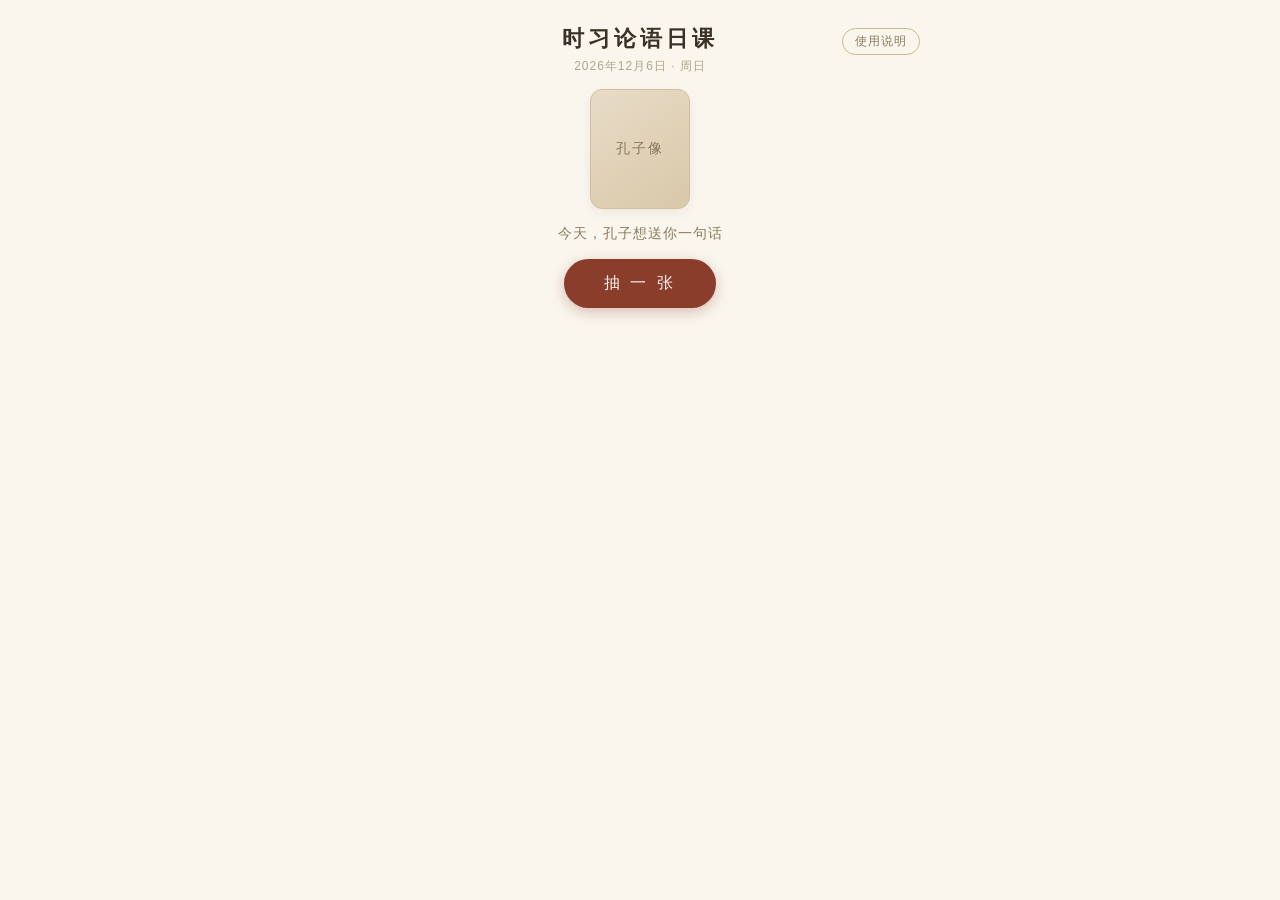
==== qian_v2/index.html @ 0e4b4532 "初始提交：论语工具三版（one/full/qian）+ 日课版 qian_v2 + 506章全量数据 - one/ full/ qian/：workbuddy 在线三版（摇一摇主站） - qian_v" ====
<!DOCTYPE html>
<html lang="zh">
<head>
<meta charset="UTF-8">
<meta name="viewport" content="width=device-width, initial-scale=1.0, viewport-fit=cover">
<title>时习 · 论语日课</title>
<link rel="stylesheet" href="style.css">
<script src="data-qian-1.js"></script>
<script src="data-qian-2.js"></script>
<script src="data-qian-3.js"></script>
</head>
<body>
<div class="container">
  <div class="header">
    <div class="brand">时习论语日课</div>
    <div class="subtitle" id="dateLine"></div>
    <button class="help-link" id="helpBtn">使用说明</button>
  </div>

  <!-- 使用说明浮层 -->
  <div class="help-overlay" id="helpOverlay">
    <div class="help-panel">
      <h3>时习 · 论语日课</h3>
      <p>每天来这里，抽一张卡片。</p>
      <p>抽到的这一句，就是今天孔子想送你的话。先别急着看解释——看着它，想一想：<b>我最近的生活里，有没有哪件事、哪个场景，跟这句话有关？</b></p>
      <p>想明白了，或想看得更深一点，再点「看今日事例」，看看这句话怎么用进今天的生活，然后做一件「今日一试」里的小事。</p>
      <p>每天一句，学而时习之。</p>
      <button class="help-close" id="helpClose">开始今天的学习</button>
    </div>
  </div>

  <div class="portrait-wrap" id="portraitWrap">
    <img id="portraitImg" src="kongzi.png" alt="孔子像"
         onerror="this.parentElement.classList.add('no-img');this.remove()">
    <div class="portrait-placeholder">孔子像</div>
  </div>

  <div class="pre-shake" id="preShake">
    <p class="pre-tip">今天，孔子想送你一句话</p>
    <button class="shake-btn" id="shakeBtn">抽 一 张</button>
  </div>

  <div class="card" id="card">
    <div class="chapter-text" id="chapterText"></div>
    <div class="translation" id="chapterTranslation"></div>
    <div class="source" id="chapterSource"></div>

    <div class="clue-label">今日线索</div>
    <div class="clue-text" id="clueText"></div>
    <button class="hint-btn" id="hintBtn">看今日事例</button>

    <div class="reveal" id="reveal">
      <div class="section-label">今日事例 · 孔子想对你说的</div>
      <div class="insight" id="insightText"></div>
      <div class="practice-box">
        <div class="section-label">今日一试</div>
        <div id="practiceText"></div>
      </div>
    </div>

    <div class="card-actions">
      <button class="share-btn" id="shareBtn">分享今日卡片</button>
      <div class="day-lock-tip" id="dayLockTip">今天已学 · 明天再来</div>
    </div>
  </div>

  <div class="week" id="weekInfo"></div>
</div>

<!-- 分享卡浮层 -->
<div class="share-overlay" id="shareOverlay">
  <div class="share-panel">
    <div class="share-tabs">
      <button class="share-tab active" data-fmt="v">竖版 · 小红书</button>
      <button class="share-tab" data-fmt="s">方形 · 朋友圈</button>
    </div>
    <div class="share-canvas-wrap" id="shareCanvasWrap"></div>
    <p class="share-tip">长按图片保存，或点击下方按钮下载</p>
    <div class="share-btns">
      <button class="dl-btn" id="dlBtn">下载图片</button>
      <button class="share-close" id="shareClose">关闭</button>
    </div>
  </div>
</div>

<script src="app.js"></script>
</body>
</html>
---- qian_v2/style.css ----
/* 时习 · 论语日课（/qian/） */
* { margin: 0; padding: 0; box-sizing: border-box; }
html { -webkit-text-size-adjust: 100%; }
body {
  font-family: -apple-system, "PingFang SC", "Hiragino Sans GB", "Microsoft YaHei", sans-serif;
  background: #faf6ee;
  color: #3a3226;
  min-height: 100vh;
  display: flex;
  flex-direction: column;
  align-items: center;
  padding: max(24px, env(safe-area-inset-top)) 16px calc(60px + env(safe-area-inset-bottom));
}
.container { max-width: 560px; width: 100%; }

/* 顶部 */
.header { text-align: center; margin-bottom: 14px; position: relative; }
.brand { font-size: 22px; letter-spacing: 4px; color: #3a3226; font-weight: 600; margin-bottom: 4px; }
.subtitle { font-size: 12px; color: #b0a48c; letter-spacing: 1px; }
.help-link {
  position: absolute; top: 4px; right: 0;
  font-size: 12px; color: #8a7a5c;
  border: 1px solid #c9b98e; border-radius: 16px;
  padding: 4px 12px; cursor: pointer; background: none;
  letter-spacing: 1px;
}
.help-link:hover { background: #f7f1e4; }

/* 使用说明浮层 */
.help-overlay {
  display: none;
  position: fixed; inset: 0; z-index: 100;
  background: rgba(58,50,38,0.5);
  align-items: center; justify-content: center;
  padding: 20px;
}
.help-overlay.show { display: flex; }
.help-panel {
  background: #fffdf7; border-radius: 16px;
  max-width: 420px; width: 100%;
  padding: 28px 24px;
  max-height: 80vh; overflow-y: auto;
}
.help-panel h3 { font-size: 16px; color: #3a3226; margin-bottom: 14px; letter-spacing: 2px; }
.help-panel p { font-size: 14px; line-height: 1.9; color: #4a4030; margin-bottom: 10px; }
.help-close {
  margin-top: 14px; width: 100%; padding: 10px;
  background: #8a3d2b; color: #faf6ee; border: none;
  border-radius: 24px; font-size: 14px; cursor: pointer; letter-spacing: 2px;
}

/* 孔子像 */
.portrait-wrap {
  width: 100px; height: 120px;
  margin: 10px auto 16px;
  position: relative;
}
.portrait-wrap img {
  width: 100%; height: 100%; object-fit: cover;
  border-radius: 12px;
  border: 1px solid #d0bfa0;
  box-shadow: 0 4px 12px rgba(0,0,0,0.06);
}
.portrait-placeholder {
  position: absolute; inset: 0;
  background: linear-gradient(145deg, #e8dcc8, #d9c8a8);
  border-radius: 12px;
  display: flex; align-items: center; justify-content: center;
  color: #8a7a5c; font-size: 14px; letter-spacing: 2px;
  border: 1px solid #d0bfa0;
  box-shadow: 0 4px 12px rgba(0,0,0,0.06);
}
.portrait-wrap:not(.no-img) .portrait-placeholder { display: none; }

/* 抽卡前 */
.pre-shake { text-align: center; }
.pre-tip { font-size: 14px; color: #8a7a5c; margin-bottom: 16px; letter-spacing: 1px; }

/* 抽卡按钮 */
.shake-btn {
  display: inline-block;
  padding: 14px 40px;
  background: #8a3d2b;
  color: #faf6ee;
  border: none;
  border-radius: 30px;
  font-size: 16px;
  letter-spacing: 3px;
  cursor: pointer;
  box-shadow: 0 4px 14px rgba(138,61,43,0.3);
  transition: transform .15s;
}
.shake-btn:hover { transform: translateY(-1px); }
.shake-btn:active { transform: scale(.97); }
.shake-btn:disabled { opacity: .55; cursor: default; transform: none; }

/* 抽卡动画 */
.shaking .shake-btn { animation: shake .5s ease-in-out infinite; }
@keyframes shake {
  0%,100% { transform: rotate(0); }
  25% { transform: rotate(-4deg); }
  75% { transform: rotate(4deg); }
}

/* 卡片区 */
.card {
  display: none;
  background: #fffdf7;
  border: 1px solid #e5dcc8;
  border-radius: 16px;
  padding: 28px 24px;
  margin-top: 24px;
  box-shadow: 0 4px 16px rgba(0,0,0,0.05);
}
.card.show { display: block; }

.chapter-text {
  font-size: 22px;
  line-height: 1.7;
  font-family: "Songti SC", "STSong", serif;
  color: #2a2318;
  margin-bottom: 6px;
}
.translation {
  font-size: 14px;
  line-height: 1.7;
  color: #6a5c48;
  margin-bottom: 6px;
}
.translation .t-label {
  color: #8a7a5c;
  font-size: 12px;
  letter-spacing: 1px;
  margin-right: 6px;
}
.source { font-size: 12px; color: #b0a48c; margin-bottom: 20px; letter-spacing: 1px; }

/* 线索区 */
.clue-label { font-size: 12px; color: #8a7a5c; letter-spacing: 2px; margin-bottom: 8px; }
.clue-text {
  font-size: 15px;
  line-height: 1.9;
  color: #4a4030;
  padding: 12px 16px;
  background: #f7f1e4;
  border-radius: 10px;
}

/* 看今日事例按钮 */
.hint-btn {
  margin-top: 14px;
  padding: 8px 16px;
  background: none;
  border: 1px solid #c9b98e;
  color: #8a7a5c;
  border-radius: 20px;
  font-size: 13px;
  cursor: pointer;
  letter-spacing: 1px;
  transition: all .15s;
}
.hint-btn:hover { background: #f7f1e4; }

/* 今日事例展开区 */
.reveal {
  margin-top: 20px;
  padding-top: 20px;
  border-top: 1px dashed #e5dcc8;
  display: none;
}
.reveal.show { display: block; }
.section-label { font-size: 12px; color: #8a7a5c; letter-spacing: 2px; margin-bottom: 8px; }
.insight { font-size: 14.5px; line-height: 1.9; color: #3a3226; }
.practice-box {
  margin-top: 16px;
  padding: 14px 16px;
  background: #eef0e0;
  border-radius: 10px;
  font-size: 14px;
  line-height: 1.8;
  color: #4a4030;
}
.practice-box .section-label { color: #6a7a4c; }

/* 卡片底部动作 */
.card-actions { margin-top: 20px; text-align: center; }
.share-btn {
  padding: 9px 26px;
  background: none;
  border: 1px solid #c9b98e;
  color: #8a7a5c;
  border-radius: 20px;
  font-size: 13px;
  cursor: pointer;
  letter-spacing: 2px;
  transition: all .15s;
}
.share-btn:hover { background: #f7f1e4; }
.day-lock-tip {
  margin-top: 12px;
  font-size: 12px;
  color: #b0a48c;
  letter-spacing: 1px;
}

/* 本周记录 */
.week { margin-top: 24px; text-align: center; font-size: 11px; color: #c4b9a0; line-height: 1.8; }

/* ===== 分享卡浮层 ===== */
.share-overlay {
  display: none;
  position: fixed; inset: 0; z-index: 110;
  background: rgba(58,50,38,0.55);
  align-items: center; justify-content: center;
  padding: 16px;
}
.share-overlay.show { display: flex; }
.share-panel {
  background: #fffdf7; border-radius: 16px;
  max-width: 400px; width: 100%;
  max-height: 92vh;
  padding: 16px 14px 14px;
  display: flex; flex-direction: column;
}
.share-tabs { display: flex; gap: 8px; margin-bottom: 12px; }
.share-tab {
  flex: 1; padding: 8px 0;
  background: none; border: 1px solid #d9cfba; border-radius: 18px;
  font-size: 13px; color: #8a7a5c; cursor: pointer; letter-spacing: 1px;
}
.share-tab.active { background: #8a3d2b; border-color: #8a3d2b; color: #faf6ee; }
.share-canvas-wrap {
  flex: 1; overflow-y: auto;
  border-radius: 10px;
  background: #f3ede1;
  min-height: 200px;
  display: flex; align-items: flex-start; justify-content: center;
}
.share-canvas-wrap canvas { max-width: 100%; height: auto; border-radius: 10px; }
.share-tip { font-size: 12px; color: #b0a48c; text-align: center; margin: 10px 0 8px; }
.share-btns { display: flex; gap: 10px; }
.dl-btn, .share-close {
  flex: 1; padding: 10px 0; border: none; border-radius: 22px;
  font-size: 14px; cursor: pointer; letter-spacing: 2px;
}
.dl-btn { background: #8a3d2b; color: #faf6ee; }
.dl-btn:disabled { opacity: .55; }
.share-close { background: none; border: 1px solid #d9cfba; color: #8a7a5c; }

/* 生成中提示 */
.gen-tip { padding: 60px 20px; text-align: center; color: #8a7a5c; font-size: 14px; letter-spacing: 1px; }

/* 窄屏适配 */
@media (max-width: 420px) {
  .chapter-text { font-size: 20px; }
  .card { padding: 24px 18px; }
  .brand { font-size: 20px; }
}
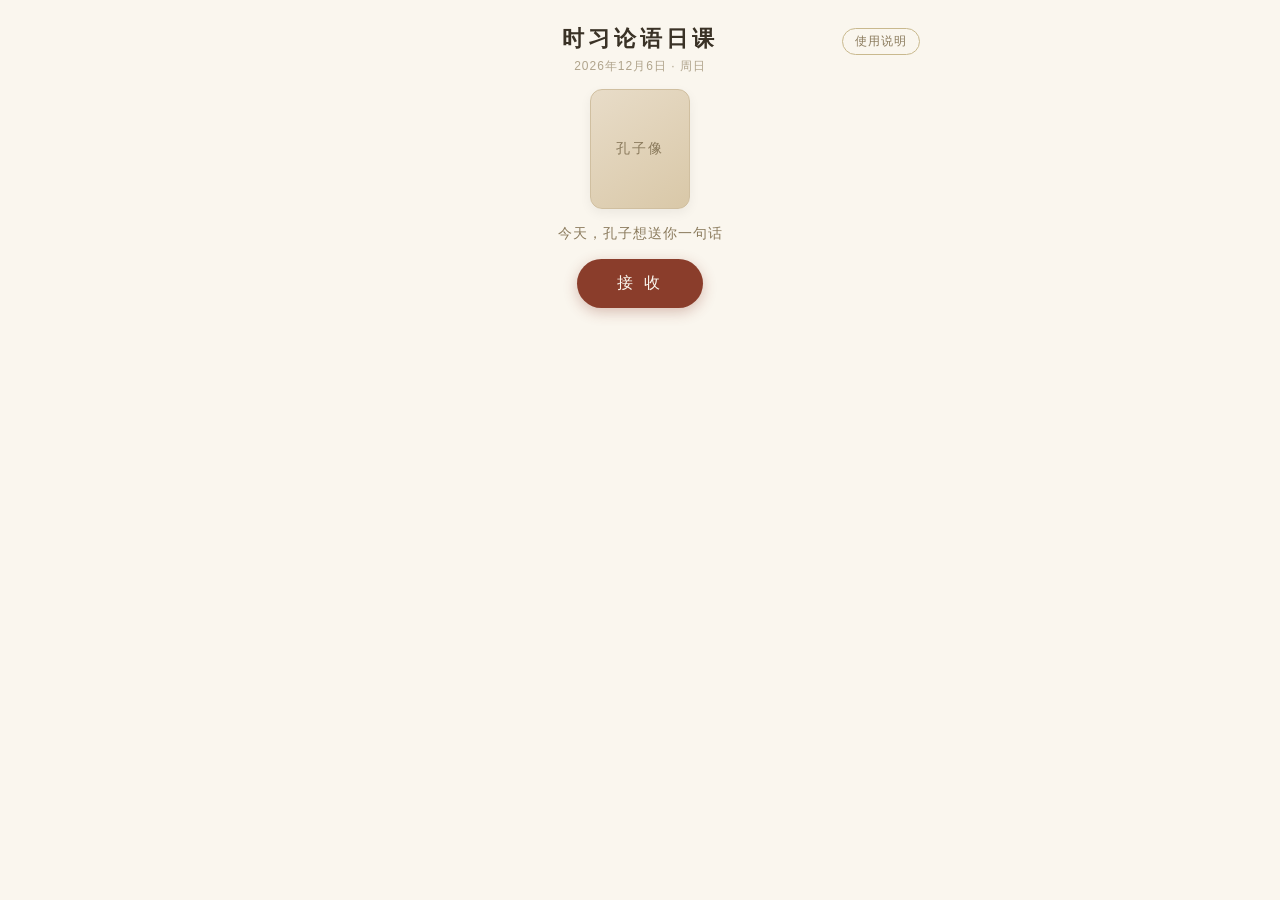
==== commit 5aa98b4c: "日课版文案：封面按钮改「接收」，修复303章原文缺右引号" ====
--- a/qian_v2/index.html
+++ b/qian_v2/index.html
@@ -37,7 +37,7 @@
 
   <div class="pre-shake" id="preShake">
     <p class="pre-tip">今天，孔子想送你一句话</p>
-    <button class="shake-btn" id="shakeBtn">抽 一 张</button>
+    <button class="shake-btn" id="shakeBtn">接 收</button>
   </div>
 
   <div class="card" id="card">
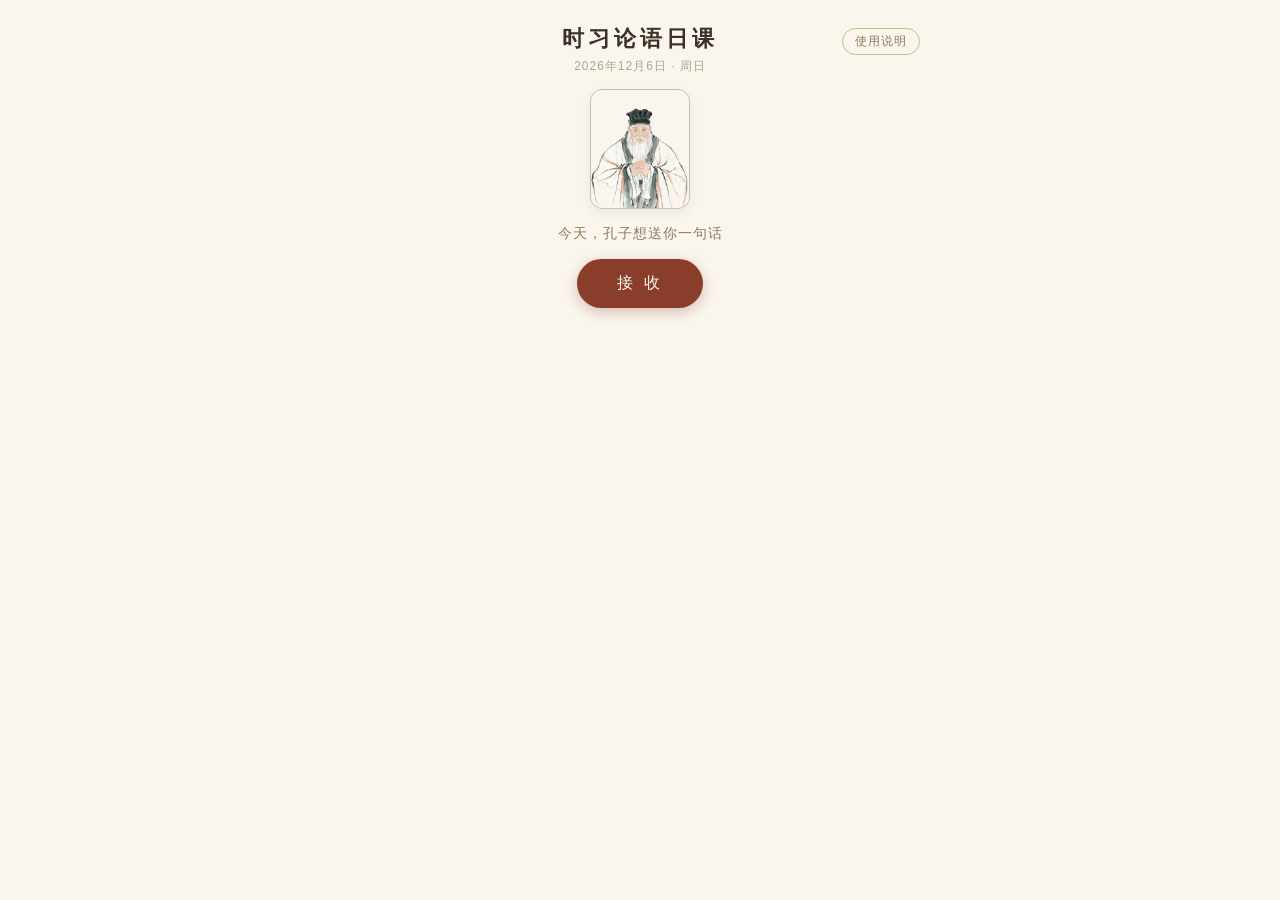
==== commit 7ea70ce5: "接入不蒜子访问统计：页面埋码 + 每日自动抓取累计值到 stats/daily.json" ====
--- a/qian_v2/index.html
+++ b/qian_v2/index.html
@@ -8,6 +8,7 @@
 <script src="data-qian-1.js"></script>
 <script src="data-qian-2.js"></script>
 <script src="data-qian-3.js"></script>
+<script async src="//busuanzi.ibruce.info/busuanzi/2.3/busuanzi.pure.mini.js"></script>
 </head>
 <body>
 <div class="container">
@@ -65,6 +66,11 @@
   </div>
 
   <div class="week" id="weekInfo"></div>
+
+  <!-- 访问统计（不蒜子，累计值；每日增量由 GitHub Actions 记录） -->
+  <div class="stats-line" id="busuanzi_container_site_pv" style="display:none">
+    <span id="busuanzi_value_site_pv"></span> 次学习
+  </div>
 </div>
 
 <!-- 分享卡浮层 -->
--- a/qian_v2/style.css
+++ b/qian_v2/style.css
@@ -122,23 +122,23 @@
   margin-bottom: 6px;
 }
 .translation {
-  font-size: 14px;
-  line-height: 1.7;
+  font-size: 17px;
+  line-height: 1.8;
   color: #6a5c48;
   margin-bottom: 6px;
 }
 .translation .t-label {
   color: #8a7a5c;
-  font-size: 12px;
+  font-size: 13px;
   letter-spacing: 1px;
   margin-right: 6px;
 }
 .source { font-size: 12px; color: #b0a48c; margin-bottom: 20px; letter-spacing: 1px; }
 
 /* 线索区 */
-.clue-label { font-size: 12px; color: #8a7a5c; letter-spacing: 2px; margin-bottom: 8px; }
+.clue-label { font-size: 13px; color: #8a7a5c; letter-spacing: 2px; margin-bottom: 8px; }
 .clue-text {
-  font-size: 15px;
+  font-size: 17px;
   line-height: 1.9;
   color: #4a4030;
   padding: 12px 16px;
@@ -169,14 +169,14 @@
   display: none;
 }
 .reveal.show { display: block; }
-.section-label { font-size: 12px; color: #8a7a5c; letter-spacing: 2px; margin-bottom: 8px; }
-.insight { font-size: 14.5px; line-height: 1.9; color: #3a3226; }
+.section-label { font-size: 13px; color: #8a7a5c; letter-spacing: 2px; margin-bottom: 8px; }
+.insight { font-size: 17px; line-height: 1.9; color: #3a3226; }
 .practice-box {
   margin-top: 16px;
   padding: 14px 16px;
   background: #eef0e0;
   border-radius: 10px;
-  font-size: 14px;
+  font-size: 17px;
   line-height: 1.8;
   color: #4a4030;
 }
@@ -206,6 +206,9 @@
 /* 本周记录 */
 .week { margin-top: 24px; text-align: center; font-size: 11px; color: #c4b9a0; line-height: 1.8; }
 
+/* 访问统计 */
+.stats-line { margin-top: 10px; text-align: center; font-size: 11px; color: #c4b9a0; letter-spacing: 1px; }
+
 /* ===== 分享卡浮层 ===== */
 .share-overlay {
   display: none;
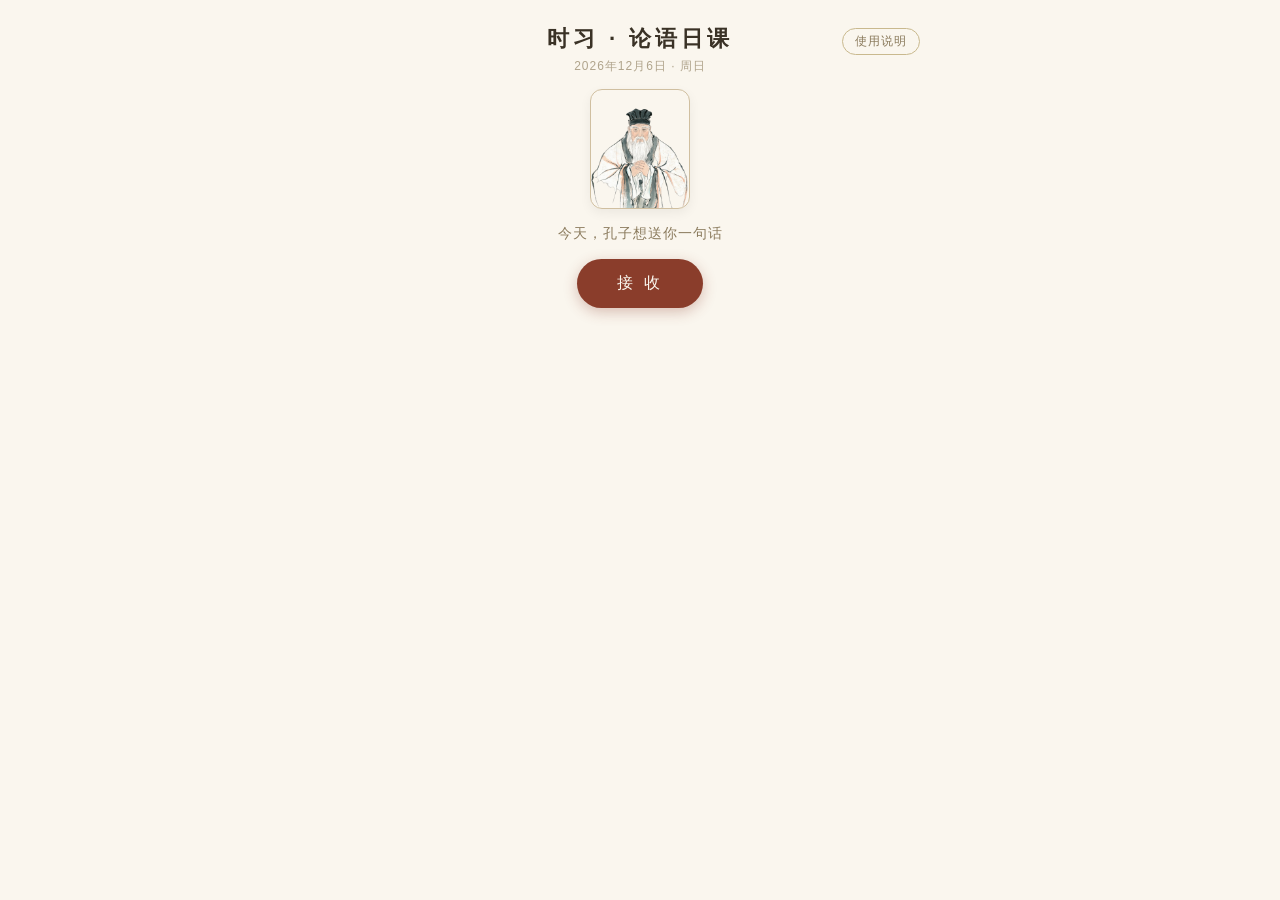
==== commit 7051c652: "品牌加圆点分隔、分享卡字号整体放大、全量补全506章缺失右引号（191章补347处）" ====
--- a/qian_v2/index.html
+++ b/qian_v2/index.html
@@ -13,7 +13,7 @@
 <body>
 <div class="container">
   <div class="header">
-    <div class="brand">时习论语日课</div>
+    <div class="brand">时习 · 论语日课</div>
     <div class="subtitle" id="dateLine"></div>
     <button class="help-link" id="helpBtn">使用说明</button>
   </div>
